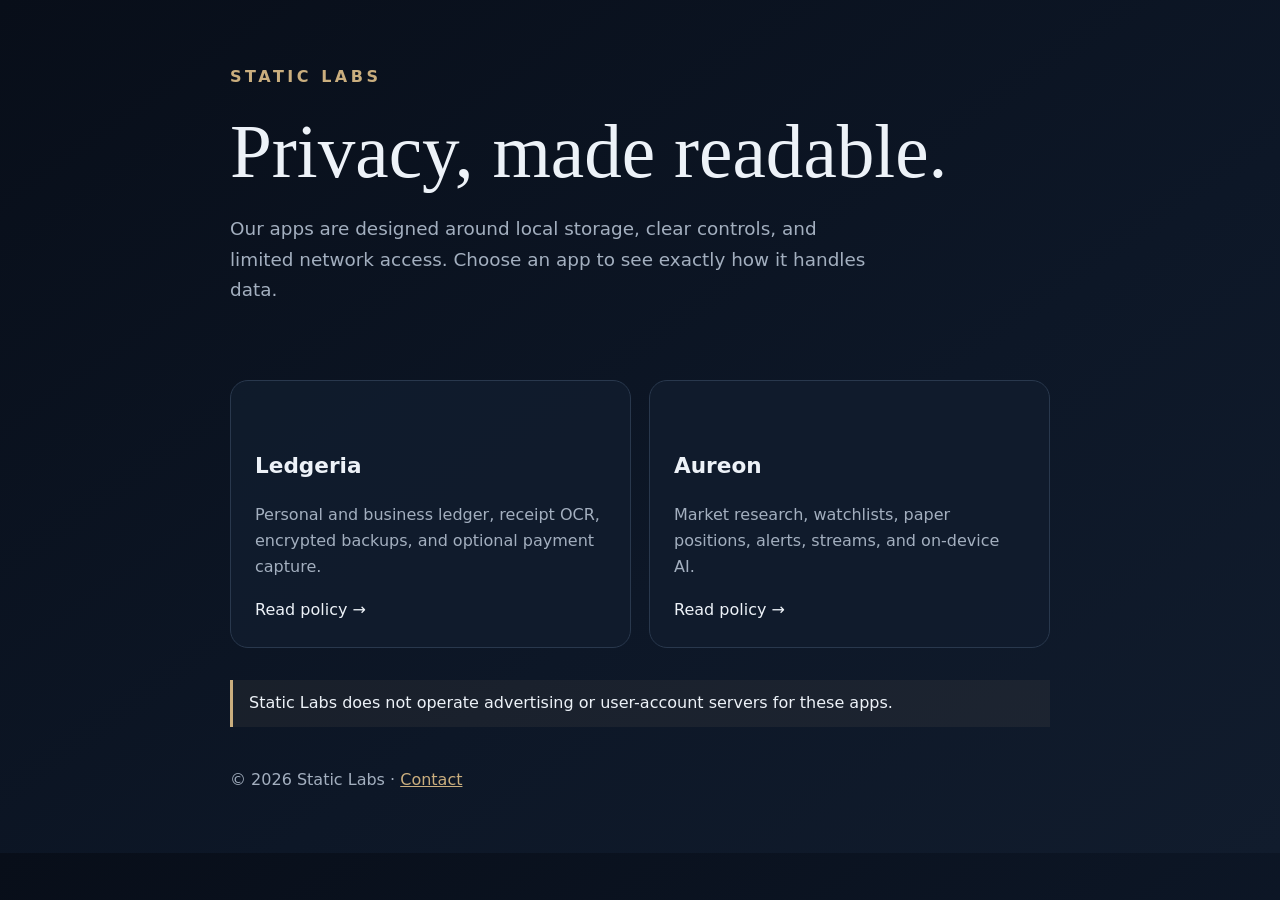
==== index.html @ 8a5a7b0e "Publish Static Labs privacy policies" ====
<!doctype html><html lang="en"><head><meta charset="utf-8"><meta name="viewport" content="width=device-width,initial-scale=1"><meta name="description" content="Privacy policies for Static Labs mobile apps."><title>Static Labs · Privacy</title><link rel="stylesheet" href="styles.css"></head><body><header><div class="brand">Static Labs</div><h1>Privacy, made readable.</h1><p class="intro">Our apps are designed around local storage, clear controls, and limited network access. Choose an app to see exactly how it handles data.</p></header><main><div class="grid"><a class="card" href="ledgeria.html"><h2>Ledgeria</h2><p>Personal and business ledger, receipt OCR, encrypted backups, and optional payment capture.</p><span>Read policy →</span></a><a class="card" href="aureon.html"><h2>Aureon</h2><p>Market research, watchlists, paper positions, alerts, streams, and on-device AI.</p><span>Read policy →</span></a></div><p class="notice">Static Labs does not operate advertising or user-account servers for these apps.</p></main><footer>© 2026 Static Labs · <a href="mailto:miker9926@gmail.com">Contact</a></footer></body></html>
---- styles.css ----
:root{color-scheme:dark;--bg:#080e19;--card:#111c2d;--ink:#edf2f8;--muted:#a3afbf;--gold:#caae7e;--line:#29384d}*{box-sizing:border-box}body{margin:0;background:linear-gradient(145deg,#080e19,#0d1727 60%,#111c2d);color:var(--ink);font:16px/1.65 system-ui,-apple-system,Segoe UI,sans-serif}main,header,footer{width:min(820px,calc(100% - 36px));margin:auto}header{padding:64px 0 24px}.brand{color:var(--gold);letter-spacing:.22em;text-transform:uppercase;font-weight:700}h1{font:clamp(2.4rem,8vw,4.7rem)/1.05 Georgia,serif;margin:.3em 0}h2{margin-top:2em;font-size:1.35rem}a{color:var(--gold)}.intro{font-size:1.15rem;color:var(--muted);max-width:650px}.grid{display:grid;grid-template-columns:repeat(auto-fit,minmax(250px,1fr));gap:18px;margin:32px 0}.card{display:block;border:1px solid var(--line);background:#111c2ddd;border-radius:18px;padding:24px;text-decoration:none;color:var(--ink)}.card:hover{border-color:var(--gold);transform:translateY(-2px)}.card p,small{color:var(--muted)}.policy{background:#0d1727cc;border:1px solid var(--line);border-radius:20px;padding:clamp(20px,5vw,44px);margin:24px auto 50px}.notice{border-left:3px solid var(--gold);padding:10px 16px;background:#caae7e12}.back{text-decoration:none}footer{padding:24px 0 60px;color:var(--muted)}ul{padding-left:22px}@media(max-width:520px){header{padding-top:38px}.policy{border-radius:14px}}
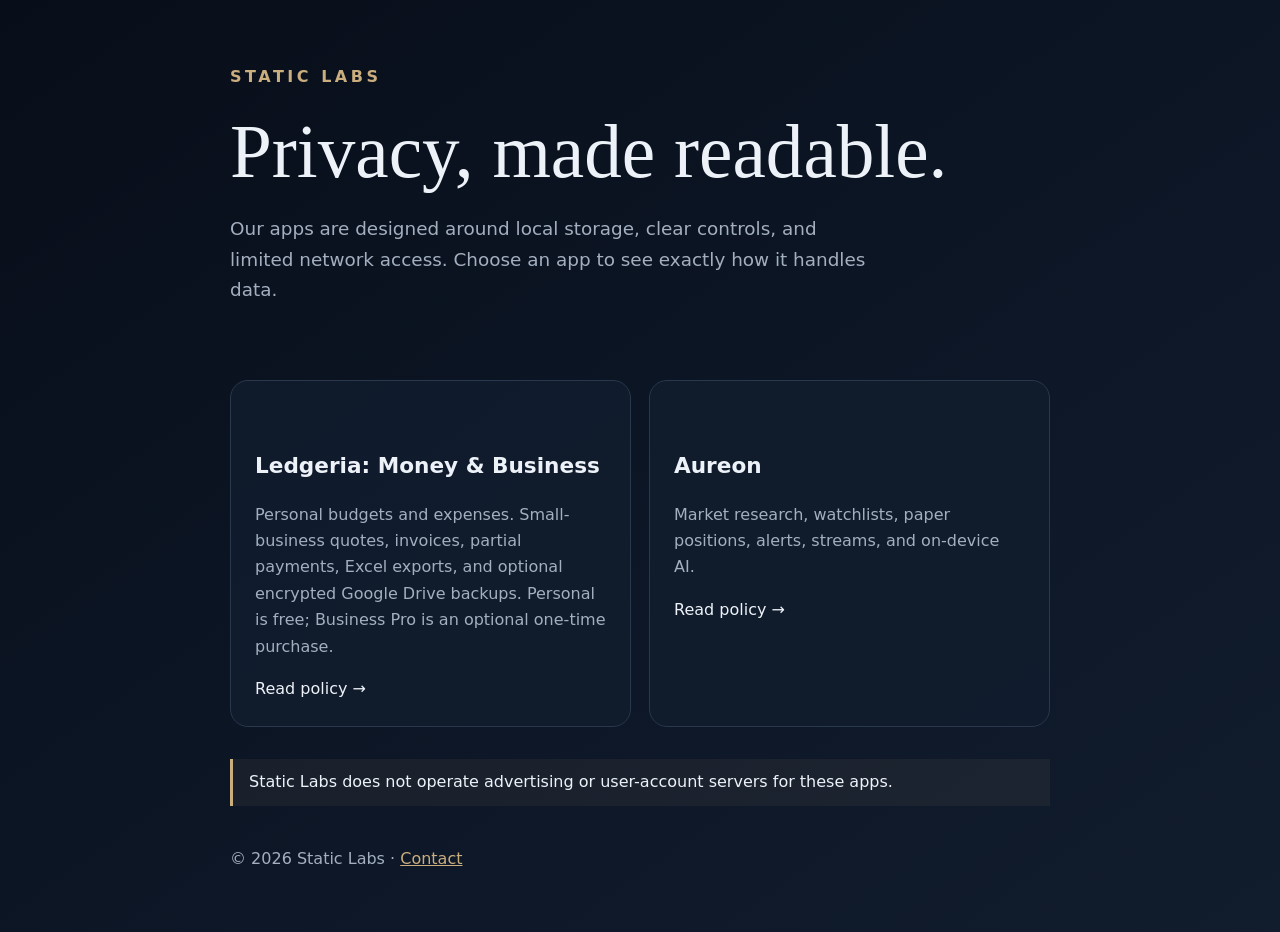
==== commit c395240e: "Clarify Ledgeria business features and verify site ownership" ====
--- a/index.html
+++ b/index.html
@@ -1 +1,2 @@
-<!doctype html><html lang="en"><head><meta charset="utf-8"><meta name="viewport" content="width=device-width,initial-scale=1"><meta name="description" content="Privacy policies for Static Labs mobile apps."><title>Static Labs · Privacy</title><link rel="stylesheet" href="styles.css"></head><body><header><div class="brand">Static Labs</div><h1>Privacy, made readable.</h1><p class="intro">Our apps are designed around local storage, clear controls, and limited network access. Choose an app to see exactly how it handles data.</p></header><main><div class="grid"><a class="card" href="ledgeria.html"><h2>Ledgeria</h2><p>Personal and business ledger, receipt OCR, encrypted backups, and optional payment capture.</p><span>Read policy →</span></a><a class="card" href="aureon.html"><h2>Aureon</h2><p>Market research, watchlists, paper positions, alerts, streams, and on-device AI.</p><span>Read policy →</span></a></div><p class="notice">Static Labs does not operate advertising or user-account servers for these apps.</p></main><footer>© 2026 Static Labs · <a href="mailto:miker9926@gmail.com">Contact</a></footer></body></html>
+<!doctype html><html lang="en"><head><meta charset="utf-8"><meta name="viewport" content="width=device-width,initial-scale=1"><meta name="description" content="Privacy policies for Static Labs mobile apps."><title>Static Labs · Privacy</title><link rel="stylesheet" href="styles.css"><meta name="google-site-verification" content="t1snnf9soJeoWHhtgF4ERj3mg5j4Judk0O_y30nqFSg" /></head><body><header><div class="brand">Static Labs</div><h1>Privacy, made readable.</h1><p class="intro">Our apps are designed around local storage, clear controls, and limited network access. Choose an app to see exactly how it handles data.</p></header><main><div class="grid"><a class="card" href="ledgeria.html"><h2>Ledgeria: Money &amp; Business</h2><p>Personal budgets and expenses. Small-business quotes, invoices, partial payments, Excel exports, and optional encrypted Google Drive backups. Personal is free; Business Pro is an optional one-time purchase.</p><span>Read policy →</span></a><a class="card" href="aureon.html"><h2>Aureon</h2><p>Market research, watchlists, paper positions, alerts, streams, and on-device AI.</p><span>Read policy →</span></a></div><p class="notice">Static Labs does not operate advertising or user-account servers for these apps.</p></main><footer>© 2026 Static Labs · <a href="mailto:miker9926@gmail.com">Contact</a></footer></body></html>
+
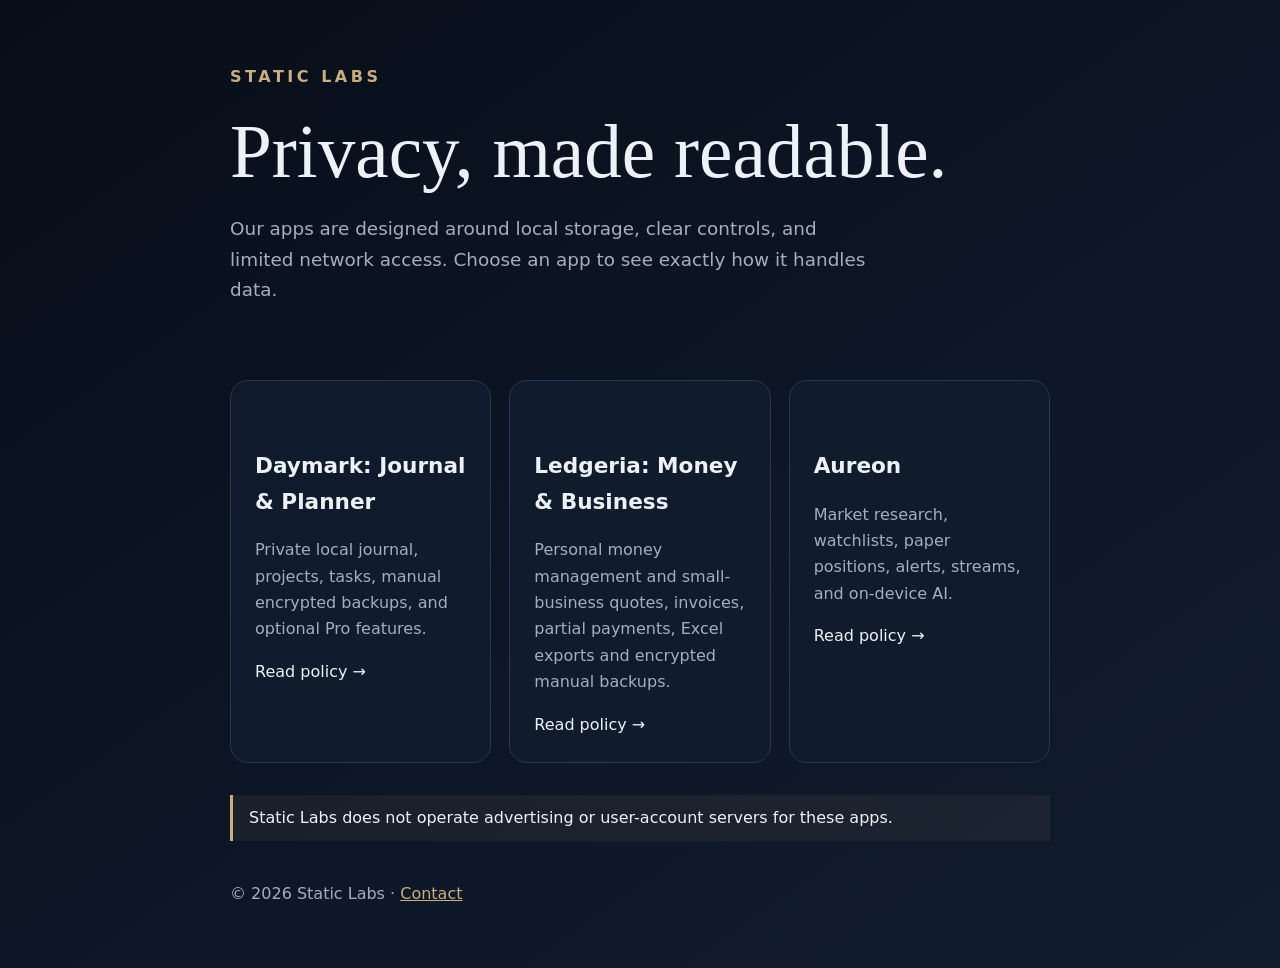
==== commit c641a312: "Add Daymark privacy policy Publish the Daymark: Journal & Planner policy and link it from the Static" ====
--- a/index.html
+++ b/index.html
@@ -1,2 +1,2 @@
-<!doctype html><html lang="en"><head><meta charset="utf-8"><meta name="viewport" content="width=device-width,initial-scale=1"><meta name="description" content="Privacy policies for Static Labs mobile apps."><title>Static Labs · Privacy</title><link rel="stylesheet" href="styles.css"><meta name="google-site-verification" content="t1snnf9soJeoWHhtgF4ERj3mg5j4Judk0O_y30nqFSg" /></head><body><header><div class="brand">Static Labs</div><h1>Privacy, made readable.</h1><p class="intro">Our apps are designed around local storage, clear controls, and limited network access. Choose an app to see exactly how it handles data.</p></header><main><div class="grid"><a class="card" href="ledgeria.html"><h2>Ledgeria: Money &amp; Business</h2><p>Personal budgets and expenses. Small-business quotes, invoices, partial payments, Excel exports, and optional encrypted Google Drive backups. Personal is free; Business Pro is an optional one-time purchase.</p><span>Read policy →</span></a><a class="card" href="aureon.html"><h2>Aureon</h2><p>Market research, watchlists, paper positions, alerts, streams, and on-device AI.</p><span>Read policy →</span></a></div><p class="notice">Static Labs does not operate advertising or user-account servers for these apps.</p></main><footer>© 2026 Static Labs · <a href="mailto:miker9926@gmail.com">Contact</a></footer></body></html>
-
+<!doctype html><html lang="en"><head><meta name="google-site-verification" content="t1snnf9soJeoWHhtgF4ERj3mg5j4Judk0O_y30nqFSg" /><meta charset="utf-8"><meta name="viewport" content="width=device-width,initial-scale=1"><meta name="description" content="Privacy policies for Static Labs mobile apps."><title>Static Labs · Privacy</title><link rel="stylesheet" href="styles.css"></head><body><header><div class="brand">Static Labs</div><h1>Privacy, made readable.</h1><p class="intro">Our apps are designed around local storage, clear controls, and limited network access. Choose an app to see exactly how it handles data.</p></header><main><div class="grid"><a class="card" href="daymark.html"><h2>Daymark: Journal &amp; Planner</h2><p>Private local journal, projects, tasks, manual encrypted backups, and optional Pro features.</p><span>Read policy →</span></a><a class="card" href="ledgeria.html"><h2>Ledgeria: Money &amp; Business</h2><p>Personal money management and small-business quotes, invoices, partial payments, Excel exports and encrypted manual backups.</p><span>Read policy →</span></a><a class="card" href="aureon.html"><h2>Aureon</h2><p>Market research, watchlists, paper positions, alerts, streams, and on-device AI.</p><span>Read policy →</span></a></div><p class="notice">Static Labs does not operate advertising or user-account servers for these apps.</p></main><footer>© 2026 Static Labs · <a href="mailto:miker9926@gmail.com">Contact</a></footer></body></html>
+
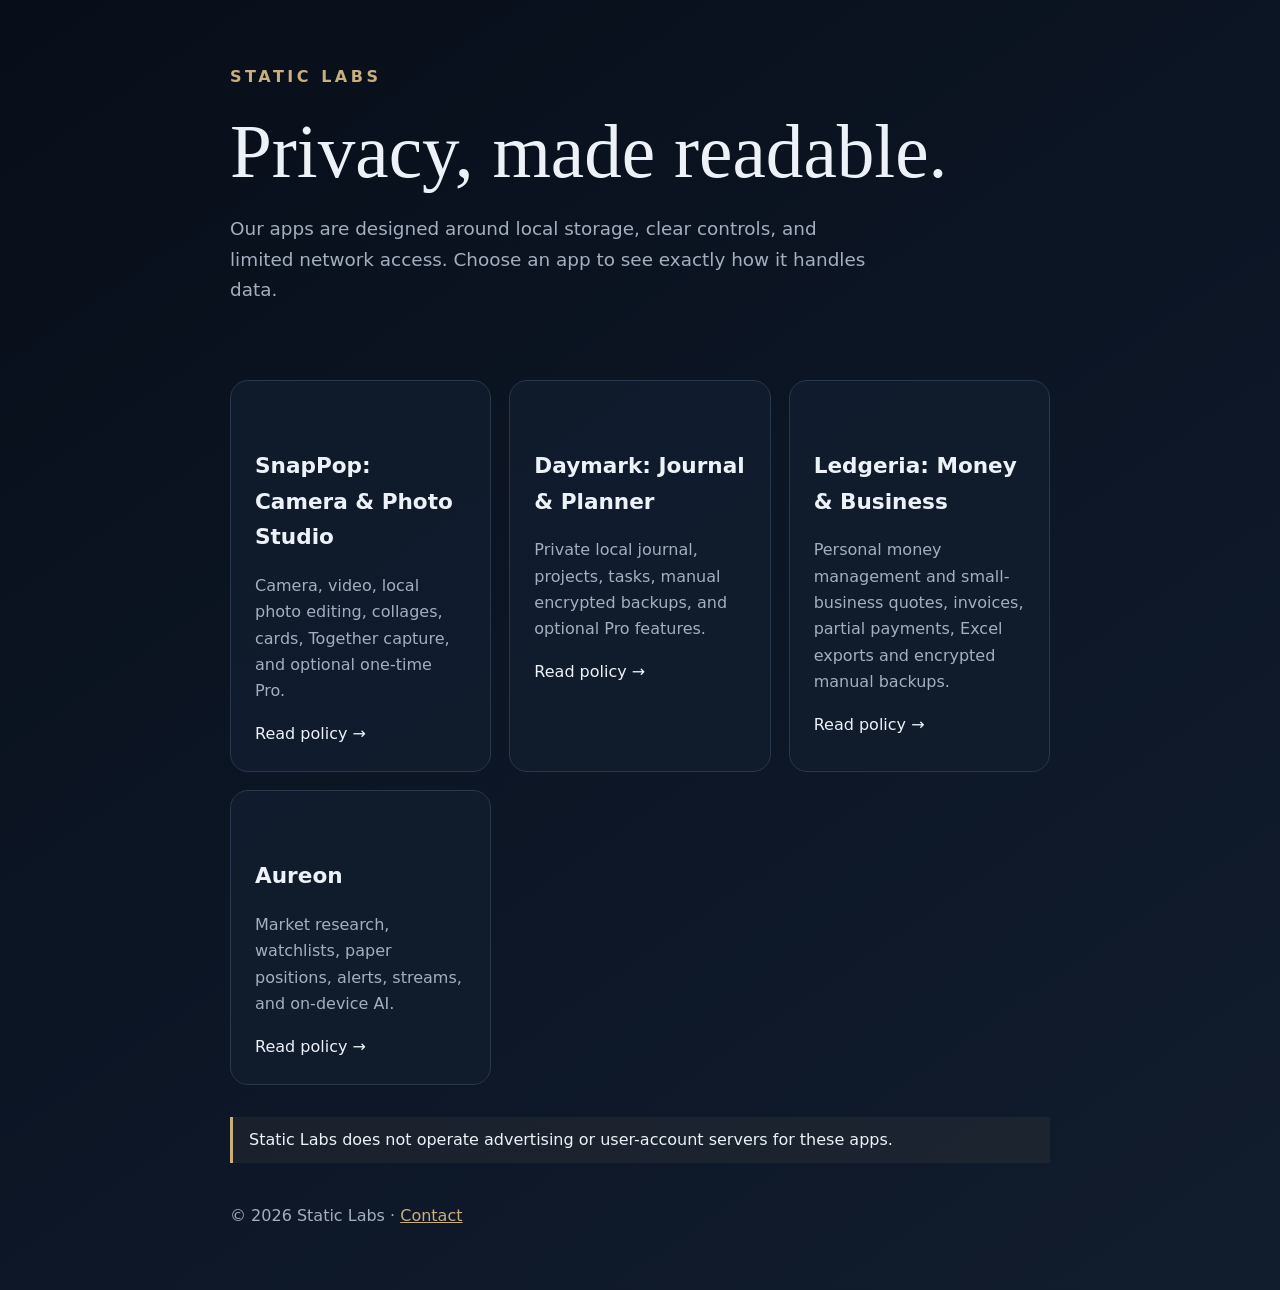
==== commit f95c337b: "Publish SnapPop privacy policy" ====
--- a/index.html
+++ b/index.html
@@ -1,2 +1,3 @@
-<!doctype html><html lang="en"><head><meta name="google-site-verification" content="t1snnf9soJeoWHhtgF4ERj3mg5j4Judk0O_y30nqFSg" /><meta charset="utf-8"><meta name="viewport" content="width=device-width,initial-scale=1"><meta name="description" content="Privacy policies for Static Labs mobile apps."><title>Static Labs · Privacy</title><link rel="stylesheet" href="styles.css"></head><body><header><div class="brand">Static Labs</div><h1>Privacy, made readable.</h1><p class="intro">Our apps are designed around local storage, clear controls, and limited network access. Choose an app to see exactly how it handles data.</p></header><main><div class="grid"><a class="card" href="daymark.html"><h2>Daymark: Journal &amp; Planner</h2><p>Private local journal, projects, tasks, manual encrypted backups, and optional Pro features.</p><span>Read policy →</span></a><a class="card" href="ledgeria.html"><h2>Ledgeria: Money &amp; Business</h2><p>Personal money management and small-business quotes, invoices, partial payments, Excel exports and encrypted manual backups.</p><span>Read policy →</span></a><a class="card" href="aureon.html"><h2>Aureon</h2><p>Market research, watchlists, paper positions, alerts, streams, and on-device AI.</p><span>Read policy →</span></a></div><p class="notice">Static Labs does not operate advertising or user-account servers for these apps.</p></main><footer>© 2026 Static Labs · <a href="mailto:miker9926@gmail.com">Contact</a></footer></body></html>
+<!doctype html><html lang="en"><head><meta name="google-site-verification" content="t1snnf9soJeoWHhtgF4ERj3mg5j4Judk0O_y30nqFSg" /><meta charset="utf-8"><meta name="viewport" content="width=device-width,initial-scale=1"><meta name="description" content="Privacy policies for Static Labs mobile apps."><title>Static Labs · Privacy</title><link rel="stylesheet" href="styles.css"></head><body><header><div class="brand">Static Labs</div><h1>Privacy, made readable.</h1><p class="intro">Our apps are designed around local storage, clear controls, and limited network access. Choose an app to see exactly how it handles data.</p></header><main><div class="grid"><a class="card" href="snappop.html"><h2>SnapPop: Camera &amp; Photo Studio</h2><p>Camera, video, local photo editing, collages, cards, Together capture, and optional one-time Pro.</p><span>Read policy →</span></a><a class="card" href="daymark.html"><h2>Daymark: Journal &amp; Planner</h2><p>Private local journal, projects, tasks, manual encrypted backups, and optional Pro features.</p><span>Read policy →</span></a><a class="card" href="ledgeria.html"><h2>Ledgeria: Money &amp; Business</h2><p>Personal money management and small-business quotes, invoices, partial payments, Excel exports and encrypted manual backups.</p><span>Read policy →</span></a><a class="card" href="aureon.html"><h2>Aureon</h2><p>Market research, watchlists, paper positions, alerts, streams, and on-device AI.</p><span>Read policy →</span></a></div><p class="notice">Static Labs does not operate advertising or user-account servers for these apps.</p></main><footer>© 2026 Static Labs · <a href="mailto:miker9926@gmail.com">Contact</a></footer></body></html>
 
+
